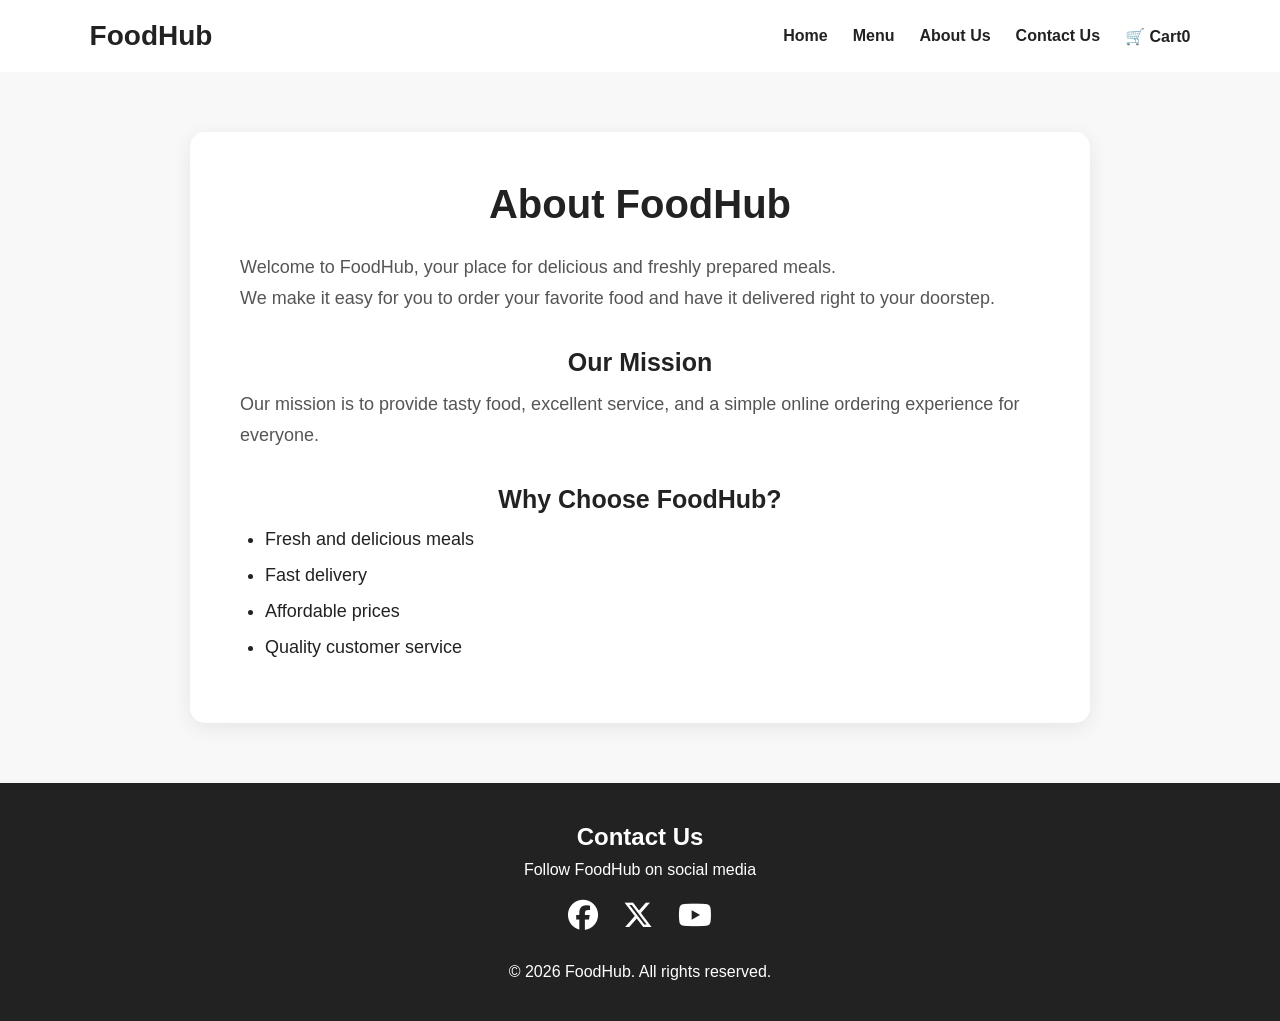
==== about.html @ ae4e2dd9 "Update food website" ====
<!DOCTYPE html>
<html lang="en">

<head>
    <meta charset="UTF-8">
    <meta name="viewport" content="width=device-width, initial-scale=1.0">

    <title>FoodHub | About Us</title>

    <link rel="stylesheet" href="css/style.css">

    <!-- Font Awesome -->
    <link rel="stylesheet"
        href="https://cdnjs.cloudflare.com/ajax/libs/font-awesome/6.7.2/css/all.min.css">
</head>

<body>

    <!-- Header -->
    <header>

          <nav>
    <h1>FoodHub</h1>

    <button class="menu-toggle" id="menu-toggle" aria-label="Toggle navigation">
        ☰
    </button>

    <ul id="nav-links">
        <li><a href="index.html">Home</a></li>
        <li><a href="menu.html">Menu</a></li>
        <li><a href="about.html">About Us</a></li>
        <li><a href="contact.html">Contact Us</a></li>
        <li><a href="cart.html">🛒 Cart</a></li>
    </ul>
</nav>
    </header>


    <!-- Main Content -->
    <main>

        <section class="about">

            <h2>About FoodHub</h2>

            <p>
                Welcome to FoodHub, your place for delicious and
                freshly prepared meals.
            </p>

            <p>
                We make it easy for you to order your favorite food
                and have it delivered right to your doorstep.
            </p>

            <h3>Our Mission</h3>

            <p>
                Our mission is to provide tasty food, excellent service,
                and a simple online ordering experience for everyone.
            </p>

            <h3>Why Choose FoodHub?</h3>

            <ul>
                <li> Fresh and delicious meals</li>
                <li> Fast delivery</li>
                <li> Affordable prices</li>
                <li> Quality customer service</li>
            </ul>

        </section>

    </main>


    <!-- Footer -->
    <footer>

        <div class="contact-footer">

            <h2>Contact Us</h2>

            <p>Follow FoodHub on social media</p>

            <div class="social-icons">

                <a href="#" aria-label="Facebook">
                    <i class="fa-brands fa-facebook"></i>
                </a>

                <a href="#" aria-label="Twitter">
                    <i class="fa-brands fa-x-twitter"></i>
                </a>

                <a href="#" aria-label="YouTube">
                    <i class="fa-brands fa-youtube"></i>
                </a>

            </div>

        </div>

        <p>&copy; 2026 FoodHub. All rights reserved.</p>

    </footer>


    <script src="js/script.js"></script>

</body>

</html>
---- css/style.css ----
/* Reset */

* {
    margin: 0;
    padding: 0;
    box-sizing: border-box;
}


/* Body */

body {
    font-family: Arial, sans-serif;
    background-color: #f8f8f8;
    color: #222;
}


/* Navigation */

nav {
    display: flex;
    justify-content: space-between;
    align-items: center;
    padding: 20px 7%;
    background-color: white;
}

nav h1 {
    font-size: 28px;
}

nav ul {
    display: flex;
    gap: 25px;
    list-style: none;
}

nav ul li a {
    text-decoration: none;
    color: #222;
    font-weight: bold;
}

nav ul li a:hover {
    color: orange;
}/* Footer */

footer {
    text-align: center;
    padding: 40px 20px;
    background-color: #222;
    color: white;
}

.contact-footer h2 {
    margin-bottom: 10px;
}

.contact-footer p {
    margin-bottom: 20px;
}

.social-icons {
    display: flex;
    justify-content: center;
    gap: 25px;
    margin-bottom: 30px;
}

.social-icons a {
    color: white;
    font-size: 30px;
    text-decoration: none;
    transition: 0.3s;
}

.social-icons a:hover {
    transform: translateY(-5px);
}

/* Hero Section */

.hero {
    min-height: 500px;
    display: flex;
    align-items: center;
    padding: 60px 7%;
    background-color: #fff3e6;
}

.hero-text {
    max-width: 600px;
}

.hero-text h2 {
    font-size: 50px;
    margin-bottom: 20px;
}

.hero-text p {
    font-size: 20px;
    line-height: 1.6;
    margin-bottom: 30px;
}

.hero-text a {
    display: inline-block;
    padding: 14px 28px;
    background-color: orange;
    color: white;
    text-decoration: none;
    border-radius: 8px;
    font-weight: bold;
}

.hero-text a:hover {
    background-color: darkorange;
}


/* Popular Foods */

.popular {
    padding: 60px 7%;
    text-align: center;
}

.popular > h2 {
    font-size: 35px;
    margin-bottom: 35px;
}

.food-container {
    display: flex;
    justify-content: center;
    gap: 30px;
    flex-wrap: wrap;
}


/* Food Cards */

.food-card {
    width: 300px;
    background-color: white;
    border-radius: 12px;
    overflow: hidden;
    box-shadow: 0 5px 15px rgba(0, 0, 0, 0.1);
    padding-bottom: 20px;
}

.food-card img {
    width: 100%;
    height: 200px;
    object-fit: cover;
}

.food-card h3 {
    font-size: 22px;
    margin: 15px 0 8px;
}

.food-card p {
    margin-bottom: 10px;
}

.food-card strong {
    font-size: 20px;
}

/* ============================= */
/* GENERAL BODY */
/* ============================= */

body {
    margin: 0;
    font-family: Arial, sans-serif;
    background-color: #f8f8f8;
    color: #222;
}


/* ============================= */
/* MENU PAGE */
/* ============================= */

.menu-heading {
    text-align: center;
    padding: 50px 20px 20px;
}

.menu-heading h2 {
    font-size: 40px;
    margin-bottom: 10px;
}

.menu-heading p {
    font-size: 18px;
    color: #666;
}

.menu {
    padding: 30px 7% 70px;
}

.food-container {
    display: flex;
    justify-content: center;
    gap: 30px;
    flex-wrap: wrap;
}

.food-card {
    width: 280px;
    background-color: white;
    border-radius: 15px;
    overflow: hidden;
    box-shadow: 0 5px 20px rgba(0, 0, 0, 0.1);
    padding-bottom: 20px;
    transition: transform 0.3s;
}

.food-card:hover {
    transform: translateY(-8px);
}

.food-card img {
    width: 100%;
    height: 200px;
    object-fit: cover;
}

.food-card h3,
.food-card p,
.food-card strong {
    margin-left: 20px;
    margin-right: 20px;
}

.food-card h3 {
    font-size: 23px;
    margin-top: 18px;
}

.food-card p {
    color: #666;
    line-height: 1.5;
}

.food-card strong {
    display: block;
    font-size: 20px;
    margin-bottom: 15px;
}

.food-card button {
    margin-left: 20px;
    padding: 10px 18px;
    border: none;
    border-radius: 7px;
    background-color: orange;
    color: white;
    font-weight: bold;
    cursor: pointer;
}

.food-card button:hover {
    background-color: darkorange;
}


/* ============================= */
/* ABOUT PAGE */
/* ============================= */

.about {
    max-width: 900px;
    margin: 60px auto;
    padding: 50px;
    background-color: white;
    border-radius: 15px;
    box-shadow: 0 5px 20px rgba(0, 0, 0, 0.08);
}

.about h2 {
    text-align: center;
    font-size: 40px;
    margin-bottom: 25px;
}

.about h3 {
    font-size: 25px;
    margin-top: 35px;
}

.about p {
    font-size: 18px;
    line-height: 1.7;
    color: #555;
}

.about ul {
    padding-left: 25px;
}

.about li {
    margin: 15px 0;
    font-size: 18px;
}


/* ============================= */
/* CONTACT PAGE */
/* ============================= */

.contact {
    max-width: 1100px;
    margin: 50px auto;
    padding: 20px;
}

.contact > h2 {
    text-align: center;
    font-size: 40px;
    margin-bottom: 10px;
}

.contact > p {
    text-align: center;
    font-size: 18px;
    color: #666;
    margin-bottom: 40px;
}

.contact-info {
    display: flex;
    justify-content: center;
    gap: 30px;
    flex-wrap: wrap;
    margin-bottom: 40px;
}

.contact-info p {
    background-color: white;
    padding: 20px;
    border-radius: 10px;
    box-shadow: 0 3px 12px rgba(0, 0, 0, 0.08);
}


/* Contact Form */

.contact form {
    max-width: 650px;
    margin: 0 auto 50px;
    background-color: white;
    padding: 35px;
    border-radius: 15px;
    box-shadow: 0 5px 20px rgba(0, 0, 0, 0.08);
}

.contact form label {
    display: block;
    margin-top: 15px;
    margin-bottom: 7px;
    font-weight: bold;
}

.contact form input,
.contact form textarea {
    width: 100%;
    padding: 12px;
    border: 1px solid #ccc;
    border-radius: 7px;
    font-size: 16px;
    box-sizing: border-box;
}

.contact form textarea {
    resize: vertical;
}

.contact form button {
    margin-top: 20px;
    padding: 13px 25px;
    border: none;
    border-radius: 7px;
    background-color: orange;
    color: white;
    font-size: 16px;
    font-weight: bold;
    cursor: pointer;
}

.contact form button:hover {
    background-color: darkorange;
}


/* ============================= */
/* MAP */
/* ============================= */

.map {
    margin-top: 40px;
}

.map h3 {
    text-align: center;
    font-size: 28px;
    margin-bottom: 20px;
}

.map iframe {
    width: 100%;
    border-radius: 15px;
}


/* ============================= */
/* MOBILE RESPONSIVE DESIGN */
/* ============================= */

@media (max-width: 700px) {

    .about {
        margin: 30px 15px;
        padding: 25px;
    }

    .about h2,
    .contact > h2 {
        font-size: 30px;
    }

    .contact {
        margin: 30px 10px;
    }

    .contact form {
        padding: 25px;
    }

    .food-card {
        width: 100%;
        max-width: 350px;
    }

}

/* =========================
   CART PAGE
========================= */

.cart {
    max-width: 1000px;
    margin: 50px auto;
    padding: 30px;
    min-height: 400px;
}

.cart h2 {
    text-align: center;
    font-size: 36px;
    margin-bottom: 30px;
}

#cart-items {
    display: flex;
    flex-direction: column;
    gap: 15px;
}

.cart-item {
    background: white;
    padding: 20px;
    border-radius: 12px;
    box-shadow: 0 4px 12px rgba(0, 0, 0, 0.1);

    display: flex;
    justify-content: space-between;
    align-items: center;
}

.cart-item h3 {
    margin: 0;
}

.cart-item p {
    margin: 5px 0;
}

#cart-total {
    text-align: right;
    font-size: 24px;
    margin-top: 30px;
}

#clear-cart {
    display: block;
    margin: 20px auto;
    padding: 12px 25px;
    border: none;
    border-radius: 8px;
    cursor: pointer;
    font-size: 16px;
}
.map-container {
    width: 100%;
    max-width: 1000px;
    margin: 40px auto;
}

.map-container iframe {
    width: 100%;
    height: 400px;
    border: 0;
    display: block;
}

/* =========================
   CHECKOUT PAGE
========================= */

.checkout {
    max-width: 700px;
    margin: 50px auto;
    padding: 40px;
    background: white;
    border-radius: 15px;
    box-shadow: 0 5px 20px rgba(0, 0, 0, 0.08);
}

.checkout h2 {
    text-align: center;
    font-size: 36px;
    margin-bottom: 10px;
}

.checkout > p {
    text-align: center;
    color: #666;
    margin-bottom: 35px;
}

.checkout form {
    display: flex;
    flex-direction: column;
}

.checkout label {
    font-weight: bold;
    margin-top: 18px;
    margin-bottom: 7px;
}

.checkout input,
.checkout textarea {
    width: 100%;
    box-sizing: border-box;
    padding: 13px;
    border: 1px solid #ccc;
    border-radius: 8px;
    font-size: 16px;
    font-family: Arial, sans-serif;
}

.checkout input:focus,
.checkout textarea:focus {
    outline: none;
    border-color: orange;
}

.checkout textarea {
    resize: vertical;
}

.checkout button {
    margin-top: 25px;
    padding: 14px;
    border: none;
    border-radius: 8px;
    background-color: orange;
    color: white;
    font-size: 17px;
    font-weight: bold;
    cursor: pointer;
}

.checkout button:hover {
    background-color: darkorange;
}

/* =========================
   CART QUANTITY CONTROLS
========================= */

.quantity-controls {
    display: flex;
    align-items: center;
    gap: 12px;
}

.quantity-controls button {
    width: 35px;
    height: 35px;
    border: none;
    border-radius: 6px;
    background-color: orange;
    color: white;
    font-size: 20px;
    font-weight: bold;
    cursor: pointer;
}

.quantity-controls button:hover {
    background-color: darkorange;
}

.quantity-controls span {
    min-width: 25px;
    text-align: center;
    font-size: 18px;
    font-weight: bold;
}

.remove-item {
    padding: 8px 14px;
    border: none;
    border-radius: 6px;
    cursor: pointer;
    background-color: #333;
    color: white;
}

.remove-item:hover {
    background-color: #555;
}

/* Checkout Button */
#checkoutBtn {
    display: block;
    margin: 25px 0 40px auto;
    padding: 15px 35px;
    background: #ff9800;
    color: white;
    border: none;
    border-radius: 10px;
    font-size: 18px;
    font-weight: bold;
    cursor: pointer;
    transition: 0.3s ease;
}

#checkoutBtn:hover {
    background: #e68900;
    transform: translateY(-2px);
    box-shadow: 0 5px 15px rgba(0, 0, 0, 0.15);
}

#checkoutBtn:active {
    transform: translateY(0);
}

/* Checkout Button */
#checkoutBtn {
    display: block;
    width: fit-content;
    margin: 25px 0 50px auto;
    padding: 14px 30px;
    background: #ff9800;
    color: white;
    text-decoration: none;
    border-radius: 10px;
    font-size: 18px;
    font-weight: bold;
    transition: 0.3s ease;
}

#checkoutBtn:hover {
    background: #e68900;
    transform: translateY(-2px);
    box-shadow: 0 5px 15px rgba(0, 0, 0, 0.15);
}
/* Checkout Page Polish */
textarea,
input {
    box-sizing: border-box;
    width: 100%;
    border: 1px solid #ddd;
    border-radius: 12px;
    padding: 16px;
    font-size: 16px;
    font-family: inherit;
    outline: none;
    transition: 0.2s ease;
}

textarea:focus,
input:focus {
    border-color: #ff9800;
    box-shadow: 0 0 0 3px rgba(255, 152, 0, 0.12);
}

textarea {
    resize: vertical;
}

button[type="submit"] {
    width: 100%;
    margin-top: 20px;
    padding: 16px;
    background: #ff9800;
    color: white;
    border: none;
    border-radius: 12px;
    font-size: 18px;
    font-weight: bold;
    cursor: pointer;
    transition: 0.3s ease;
}

button[type="submit"]:hover {
    background: #e68900;
    transform: translateY(-2px);
    box-shadow: 0 5px 15px rgba(0, 0, 0, 0.15);
}

/* ============================= */
/* Mobile Responsive Navigation */
/* ============================= */

@media (max-width: 600px) {

    nav {
        padding: 12px 16px;
        flex-direction: column;
        gap: 10px;
    }

    nav h1 {
        font-size: 24px;
        margin: 0;
    }

    nav ul {
        width: 100%;
        justify-content: center;
        gap: 14px;
        flex-wrap: wrap;
        margin: 0;
        padding: 0;
    }

    nav ul li a {
        font-size: 14px;
        white-space: nowrap;
    }

}
/* ============================= */
/* Mobile Cart Layout */
/* ============================= */

@media (max-width: 600px) {

    .cart-item {
        display: flex;
        flex-direction: column;
        align-items: flex-start;
        gap: 15px;
        padding: 20px;
    }

    .cart-item h3 {
        margin: 0;
    }

    .cart-item .quantity-controls {
        width: 100%;
        display: flex;
        align-items: center;
        justify-content: flex-start;
        gap: 15px;
    }

    .cart-item button {
        margin: 0;
    }

    .cart-item .remove-btn {
        width: 100%;
    }

}

@media (max-width: 600px) {

    nav {
        padding: 12px 15px;
        flex-direction: column;
        gap: 10px;
    }

    nav h1 {
        font-size: 28px;
        margin: 0;
    }

    nav ul {
        display: flex;
        flex-wrap: wrap;
        justify-content: center;
        gap: 12px 18px;
        padding: 0;
        margin: 0;
    }

    nav ul li a {
        font-size: 16px;
    }
}

/* Payment Options */

.payment-options {
    display: flex;
    flex-direction: column;
    gap: 12px;
    margin: 10px 0 25px;
}

.payment-options label {
    display: flex;
    align-items: center;
    gap: 10px;
    padding: 15px;
    border: 2px solid #ddd;
    border-radius: 10px;
    cursor: pointer;
    font-weight: bold;
    background-color: white;
}

.payment-options label:hover {
    border-color: orange;
}

.payment-options input[type="radio"] {
    width: auto;
    margin: 0;
}

h3{
    text-align: center;
    margin-bottom: 12px;
}

/* Hamburger Menu */

.menu-toggle {
    display: none;
    background: none;
    border: none;
    font-size: 30px;
    cursor: pointer;
    color: #222;
}

@media (max-width: 600px) {

    nav {
        position: relative;
        flex-direction: row;
        justify-content: space-between;
        align-items: center;
        padding: 15px 20px;
    }

    .menu-toggle {
        display: block;
    }

    nav ul {
        display: none;
        position: absolute;
        top: 100%;
        left: 0;
        width: 100%;
        background: white;
        flex-direction: column;
        align-items: center;
        gap: 20px;
        padding: 20px 0;
        z-index: 1000;
    }

    nav ul.show {
        display: flex;
    }

}
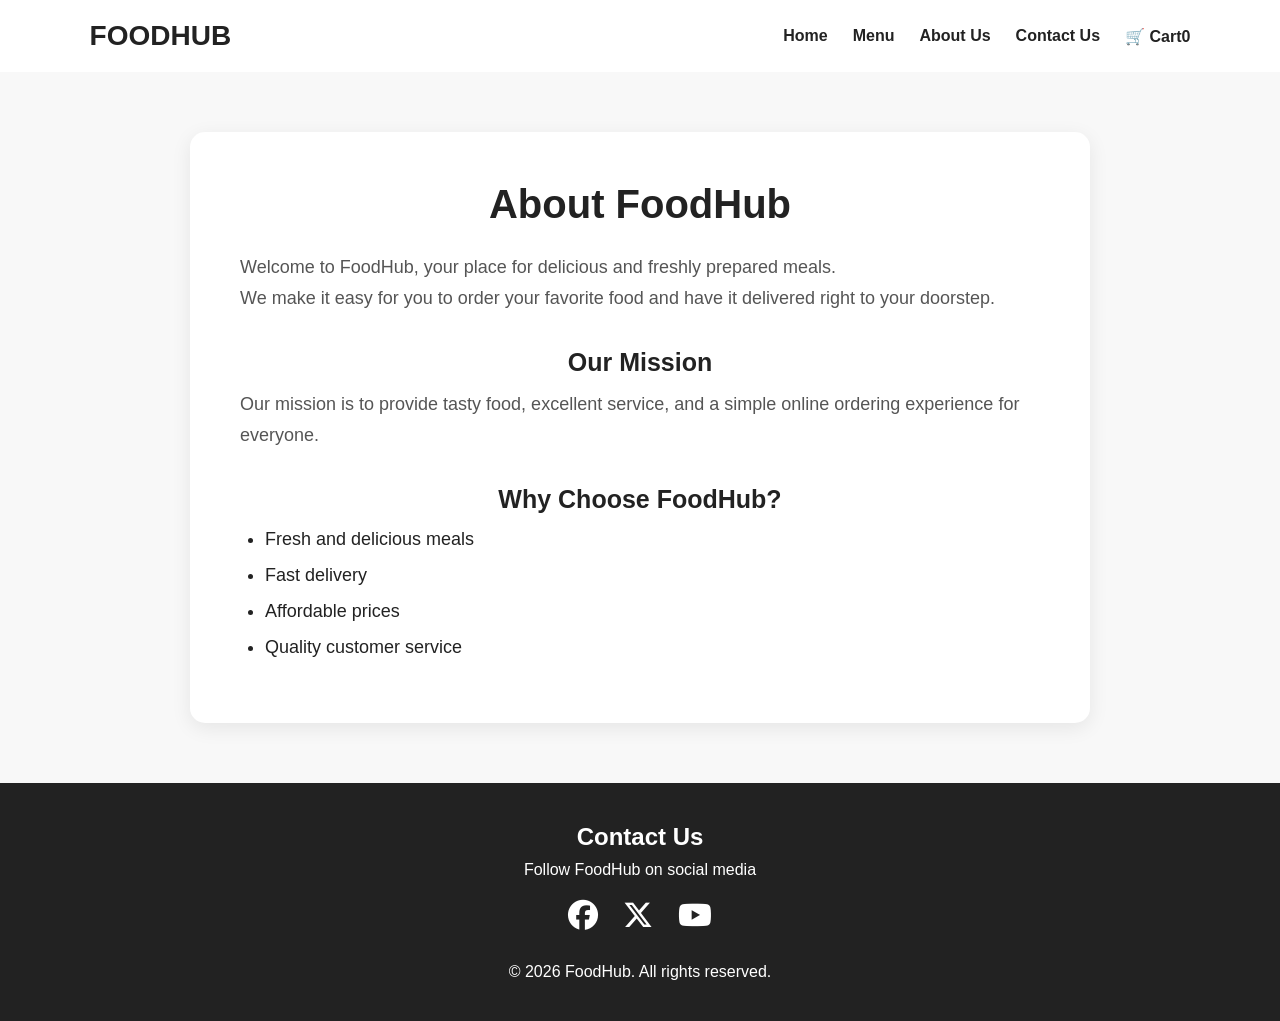
==== commit ad1516fc: "Change header title from 'FoodHub' to 'FOODHUB'" ====
--- a/about.html
+++ b/about.html
@@ -20,7 +20,7 @@
     <header>
 
           <nav>
-    <h1>FoodHub</h1>
+    <h1>FOODHUB</h1>
 
     <button class="menu-toggle" id="menu-toggle" aria-label="Toggle navigation">
         ☰
@@ -111,4 +111,4 @@
 
 </body>
 
-</html>+</html>
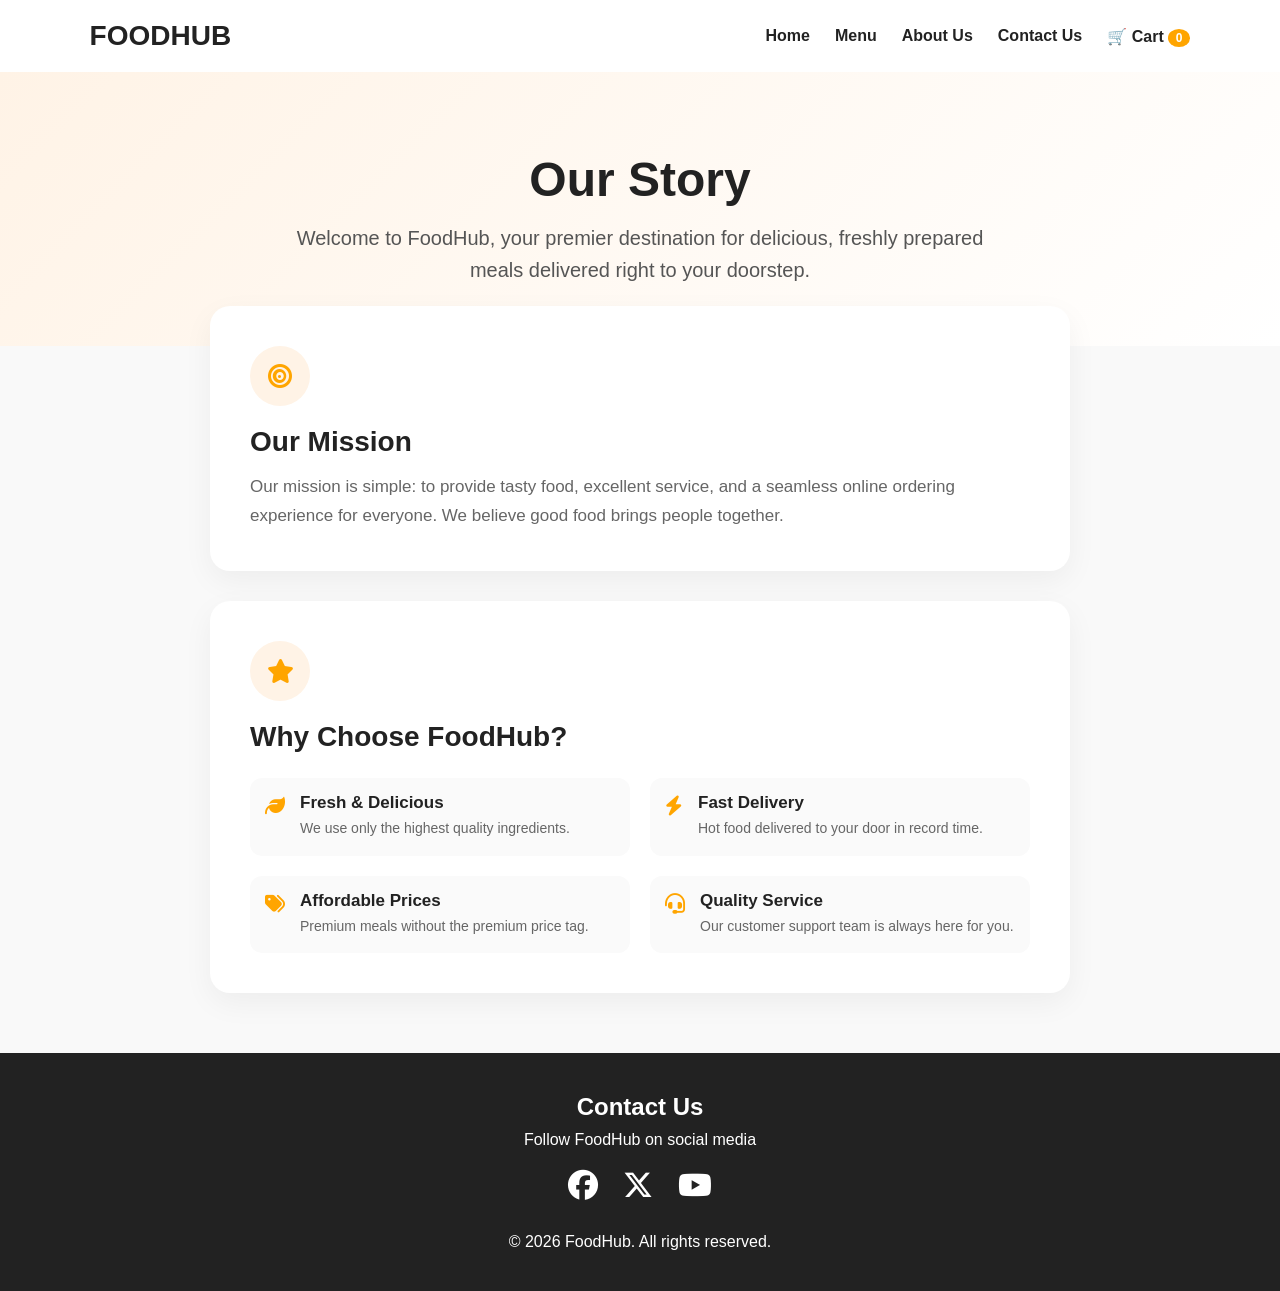
==== commit 64fbcf75: "Update website" ====
--- a/about.html
+++ b/about.html
@@ -18,97 +18,107 @@
 
     <!-- Header -->
     <header>
+        <nav>
+            <h1>FOODHUB</h1>
 
-          <nav>
-    <h1>FOODHUB</h1>
+            <button class="menu-toggle" id="menu-toggle" aria-label="Toggle navigation">
+                ☰
+            </button>
 
-    <button class="menu-toggle" id="menu-toggle" aria-label="Toggle navigation">
-        ☰
-    </button>
-
-    <ul id="nav-links">
-        <li><a href="index.html">Home</a></li>
-        <li><a href="menu.html">Menu</a></li>
-        <li><a href="about.html">About Us</a></li>
-        <li><a href="contact.html">Contact Us</a></li>
-        <li><a href="cart.html">🛒 Cart</a></li>
-    </ul>
-</nav>
+            <ul id="nav-links">
+                <li><a href="index.html">Home</a></li>
+                <li><a href="menu.html">Menu</a></li>
+                <li><a href="about.html">About Us</a></li>
+                <li><a href="contact.html">Contact Us</a></li>
+                <li><a href="cart.html">🛒 Cart</a></li>
+            </ul>
+        </nav>
     </header>
 
+    <!-- Main Content -->
+    <main class="modern-about-page">
 
-    <!-- Main Content -->
-    <main>
+        <section class="about-hero">
+            <h2>Our Story</h2>
+            <p>Welcome to FoodHub, your premier destination for delicious, freshly prepared meals delivered right to your doorstep.</p>
+        </section>
 
-        <section class="about">
+        <section class="about-content-wrapper">
+            
+            <!-- Mission Section -->
+            <div class="about-card">
+                <div class="card-icon">
+                    <i class="fa-solid fa-bullseye"></i>
+                </div>
+                <h3>Our Mission</h3>
+                <p>Our mission is simple: to provide tasty food, excellent service, and a seamless online ordering experience for everyone. We believe good food brings people together.</p>
+            </div>
 
-            <h2>About FoodHub</h2>
-
-            <p>
-                Welcome to FoodHub, your place for delicious and
-                freshly prepared meals.
-            </p>
-
-            <p>
-                We make it easy for you to order your favorite food
-                and have it delivered right to your doorstep.
-            </p>
-
-            <h3>Our Mission</h3>
-
-            <p>
-                Our mission is to provide tasty food, excellent service,
-                and a simple online ordering experience for everyone.
-            </p>
-
-            <h3>Why Choose FoodHub?</h3>
-
-            <ul>
-                <li> Fresh and delicious meals</li>
-                <li> Fast delivery</li>
-                <li> Affordable prices</li>
-                <li> Quality customer service</li>
-            </ul>
+            <!-- Why Choose Us Section -->
+            <div class="about-card">
+                <div class="card-icon">
+                    <i class="fa-solid fa-star"></i>
+                </div>
+                <h3>Why Choose FoodHub?</h3>
+                
+                <ul class="modern-feature-list">
+                    <li>
+                        <i class="fa-solid fa-leaf"></i>
+                        <div>
+                            <strong>Fresh & Delicious</strong>
+                            <p>We use only the highest quality ingredients.</p>
+                        </div>
+                    </li>
+                    <li>
+                        <i class="fa-solid fa-bolt"></i>
+                        <div>
+                            <strong>Fast Delivery</strong>
+                            <p>Hot food delivered to your door in record time.</p>
+                        </div>
+                    </li>
+                    <li>
+                        <i class="fa-solid fa-tags"></i>
+                        <div>
+                            <strong>Affordable Prices</strong>
+                            <p>Premium meals without the premium price tag.</p>
+                        </div>
+                    </li>
+                    <li>
+                        <i class="fa-solid fa-headset"></i>
+                        <div>
+                            <strong>Quality Service</strong>
+                            <p>Our customer support team is always here for you.</p>
+                        </div>
+                    </li>
+                </ul>
+            </div>
 
         </section>
 
     </main>
 
-
     <!-- Footer -->
     <footer>
-
         <div class="contact-footer">
-
             <h2>Contact Us</h2>
-
             <p>Follow FoodHub on social media</p>
-
             <div class="social-icons">
-
                 <a href="#" aria-label="Facebook">
                     <i class="fa-brands fa-facebook"></i>
                 </a>
-
                 <a href="#" aria-label="Twitter">
                     <i class="fa-brands fa-x-twitter"></i>
                 </a>
-
                 <a href="#" aria-label="YouTube">
                     <i class="fa-brands fa-youtube"></i>
                 </a>
-
             </div>
-
         </div>
-
         <p>&copy; 2026 FoodHub. All rights reserved.</p>
-
     </footer>
-
 
     <script src="js/script.js"></script>
 
 </body>
 
-</html>
+</html>
--- a/css/style.css
+++ b/css/style.css
@@ -1,24 +1,21 @@
-
-/* Reset */
-
+/* ============================= */
+/* RESET & BASE                  */
+/* ============================= */
 * {
     margin: 0;
     padding: 0;
     box-sizing: border-box;
 }
 
-
-/* Body */
-
 body {
     font-family: Arial, sans-serif;
     background-color: #f8f8f8;
     color: #222;
 }
 
-
-/* Navigation */
-
+/* ============================= */
+/* NAVIGATION                    */
+/* ============================= */
 nav {
     display: flex;
     justify-content: space-between;
@@ -45,43 +42,29 @@
 
 nav ul li a:hover {
     color: orange;
-}/* Footer */
-
-footer {
-    text-align: center;
-    padding: 40px 20px;
-    background-color: #222;
-    color: white;
-}
-
-.contact-footer h2 {
-    margin-bottom: 10px;
-}
-
-.contact-footer p {
-    margin-bottom: 20px;
-}
-
-.social-icons {
-    display: flex;
-    justify-content: center;
-    gap: 25px;
-    margin-bottom: 30px;
-}
-
-.social-icons a {
-    color: white;
+}
+
+.cart-count {
+    background: orange;
+    color: white;
+    border-radius: 50%;
+    padding: 2px 8px;
+    font-size: 12px;
+    margin-left: 4px;
+}
+
+.menu-toggle {
+    display: none;
+    background: none;
+    border: none;
     font-size: 30px;
-    text-decoration: none;
-    transition: 0.3s;
-}
-
-.social-icons a:hover {
-    transform: translateY(-5px);
-}
-
-/* Hero Section */
-
+    cursor: pointer;
+    color: #222;
+}
+
+/* ============================= */
+/* HERO                          */
+/* ============================= */
 .hero {
     min-height: 500px;
     display: flex;
@@ -119,92 +102,9 @@
     background-color: darkorange;
 }
 
-
-/* Popular Foods */
-
-.popular {
-    padding: 60px 7%;
-    text-align: center;
-}
-
-.popular > h2 {
-    font-size: 35px;
-    margin-bottom: 35px;
-}
-
-.food-container {
-    display: flex;
-    justify-content: center;
-    gap: 30px;
-    flex-wrap: wrap;
-}
-
-
-/* Food Cards */
-
-.food-card {
-    width: 300px;
-    background-color: white;
-    border-radius: 12px;
-    overflow: hidden;
-    box-shadow: 0 5px 15px rgba(0, 0, 0, 0.1);
-    padding-bottom: 20px;
-}
-
-.food-card img {
-    width: 100%;
-    height: 200px;
-    object-fit: cover;
-}
-
-.food-card h3 {
-    font-size: 22px;
-    margin: 15px 0 8px;
-}
-
-.food-card p {
-    margin-bottom: 10px;
-}
-
-.food-card strong {
-    font-size: 20px;
-}
-
-/* ============================= */
-/* GENERAL BODY */
-/* ============================= */
-
-body {
-    margin: 0;
-    font-family: Arial, sans-serif;
-    background-color: #f8f8f8;
-    color: #222;
-}
-
-
-/* ============================= */
-/* MENU PAGE */
-/* ============================= */
-
-.menu-heading {
-    text-align: center;
-    padding: 50px 20px 20px;
-}
-
-.menu-heading h2 {
-    font-size: 40px;
-    margin-bottom: 10px;
-}
-
-.menu-heading p {
-    font-size: 18px;
-    color: #666;
-}
-
-.menu {
-    padding: 30px 7% 70px;
-}
-
+/* ============================= */
+/* FOOD CARDS (shared)           */
+/* ============================= */
 .food-container {
     display: flex;
     justify-content: center;
@@ -242,11 +142,13 @@
 .food-card h3 {
     font-size: 23px;
     margin-top: 18px;
+    margin-bottom: 8px;
 }
 
 .food-card p {
     color: #666;
     line-height: 1.5;
+    margin-bottom: 10px;
 }
 
 .food-card strong {
@@ -270,51 +172,41 @@
     background-color: darkorange;
 }
 
-
-/* ============================= */
-/* ABOUT PAGE */
-/* ============================= */
-
-.about {
-    max-width: 900px;
-    margin: 60px auto;
-    padding: 50px;
-    background-color: white;
-    border-radius: 15px;
-    box-shadow: 0 5px 20px rgba(0, 0, 0, 0.08);
-}
-
-.about h2 {
-    text-align: center;
+/* ============================= */
+/* POPULAR / MENU HEADING        */
+/* ============================= */
+.popular {
+    padding: 60px 7%;
+    text-align: center;
+}
+
+.popular > h2 {
+    font-size: 35px;
+    margin-bottom: 35px;
+}
+
+.menu-heading {
+    text-align: center;
+    padding: 50px 20px 20px;
+}
+
+.menu-heading h2 {
     font-size: 40px;
-    margin-bottom: 25px;
-}
-
-.about h3 {
-    font-size: 25px;
-    margin-top: 35px;
-}
-
-.about p {
+    margin-bottom: 10px;
+}
+
+.menu-heading p {
     font-size: 18px;
-    line-height: 1.7;
-    color: #555;
-}
-
-.about ul {
-    padding-left: 25px;
-}
-
-.about li {
-    margin: 15px 0;
-    font-size: 18px;
-}
-
-
-/* ============================= */
-/* CONTACT PAGE */
-/* ============================= */
-
+    color: #666;
+}
+
+.menu {
+    padding: 30px 7% 70px;
+}
+
+/* ============================= */
+/* CONTACT                       */
+/* ============================= */
 .contact {
     max-width: 1100px;
     margin: 50px auto;
@@ -348,9 +240,6 @@
     border-radius: 10px;
     box-shadow: 0 3px 12px rgba(0, 0, 0, 0.08);
 }
-
-
-/* Contact Form */
 
 .contact form {
     max-width: 650px;
@@ -368,20 +257,6 @@
     font-weight: bold;
 }
 
-.contact form input,
-.contact form textarea {
-    width: 100%;
-    padding: 12px;
-    border: 1px solid #ccc;
-    border-radius: 7px;
-    font-size: 16px;
-    box-sizing: border-box;
-}
-
-.contact form textarea {
-    resize: vertical;
-}
-
 .contact form button {
     margin-top: 20px;
     padding: 13px 25px;
@@ -398,11 +273,9 @@
     background-color: darkorange;
 }
 
-
-/* ============================= */
-/* MAP */
-/* ============================= */
-
+/* ============================= */
+/* MAP                           */
+/* ============================= */
 .map {
     margin-top: 40px;
 }
@@ -413,104 +286,15 @@
     margin-bottom: 20px;
 }
 
-.map iframe {
-    width: 100%;
-    border-radius: 15px;
-}
-
-
-/* ============================= */
-/* MOBILE RESPONSIVE DESIGN */
-/* ============================= */
-
-@media (max-width: 700px) {
-
-    .about {
-        margin: 30px 15px;
-        padding: 25px;
-    }
-
-    .about h2,
-    .contact > h2 {
-        font-size: 30px;
-    }
-
-    .contact {
-        margin: 30px 10px;
-    }
-
-    .contact form {
-        padding: 25px;
-    }
-
-    .food-card {
-        width: 100%;
-        max-width: 350px;
-    }
-
-}
-
-/* =========================
-   CART PAGE
-========================= */
-
-.cart {
-    max-width: 1000px;
-    margin: 50px auto;
-    padding: 30px;
-    min-height: 400px;
-}
-
-.cart h2 {
-    text-align: center;
-    font-size: 36px;
-    margin-bottom: 30px;
-}
-
-#cart-items {
-    display: flex;
-    flex-direction: column;
-    gap: 15px;
-}
-
-.cart-item {
-    background: white;
-    padding: 20px;
-    border-radius: 12px;
-    box-shadow: 0 4px 12px rgba(0, 0, 0, 0.1);
-
-    display: flex;
-    justify-content: space-between;
-    align-items: center;
-}
-
-.cart-item h3 {
-    margin: 0;
-}
-
-.cart-item p {
-    margin: 5px 0;
-}
-
-#cart-total {
-    text-align: right;
-    font-size: 24px;
-    margin-top: 30px;
-}
-
-#clear-cart {
-    display: block;
-    margin: 20px auto;
-    padding: 12px 25px;
-    border: none;
-    border-radius: 8px;
-    cursor: pointer;
-    font-size: 16px;
-}
 .map-container {
     width: 100%;
     max-width: 1000px;
     margin: 40px auto;
+}
+
+h3 {
+    text-align: center;
+    margin-bottom: 9px;
 }
 
 .map-container iframe {
@@ -518,175 +302,14 @@
     height: 400px;
     border: 0;
     display: block;
-}
-
-/* =========================
-   CHECKOUT PAGE
-========================= */
-
-.checkout {
-    max-width: 700px;
-    margin: 50px auto;
-    padding: 40px;
-    background: white;
     border-radius: 15px;
-    box-shadow: 0 5px 20px rgba(0, 0, 0, 0.08);
-}
-
-.checkout h2 {
-    text-align: center;
-    font-size: 36px;
-    margin-bottom: 10px;
-}
-
-.checkout > p {
-    text-align: center;
-    color: #666;
-    margin-bottom: 35px;
-}
-
-.checkout form {
-    display: flex;
-    flex-direction: column;
-}
-
-.checkout label {
-    font-weight: bold;
-    margin-top: 18px;
-    margin-bottom: 7px;
-}
-
-.checkout input,
-.checkout textarea {
-    width: 100%;
-    box-sizing: border-box;
-    padding: 13px;
-    border: 1px solid #ccc;
-    border-radius: 8px;
-    font-size: 16px;
-    font-family: Arial, sans-serif;
-}
-
-.checkout input:focus,
-.checkout textarea:focus {
-    outline: none;
-    border-color: orange;
-}
-
-.checkout textarea {
-    resize: vertical;
-}
-
-.checkout button {
-    margin-top: 25px;
-    padding: 14px;
-    border: none;
-    border-radius: 8px;
-    background-color: orange;
-    color: white;
-    font-size: 17px;
-    font-weight: bold;
-    cursor: pointer;
-}
-
-.checkout button:hover {
-    background-color: darkorange;
-}
-
-/* =========================
-   CART QUANTITY CONTROLS
-========================= */
-
-.quantity-controls {
-    display: flex;
-    align-items: center;
-    gap: 12px;
-}
-
-.quantity-controls button {
-    width: 35px;
-    height: 35px;
-    border: none;
-    border-radius: 6px;
-    background-color: orange;
-    color: white;
-    font-size: 20px;
-    font-weight: bold;
-    cursor: pointer;
-}
-
-.quantity-controls button:hover {
-    background-color: darkorange;
-}
-
-.quantity-controls span {
-    min-width: 25px;
-    text-align: center;
-    font-size: 18px;
-    font-weight: bold;
-}
-
-.remove-item {
-    padding: 8px 14px;
-    border: none;
-    border-radius: 6px;
-    cursor: pointer;
-    background-color: #333;
-    color: white;
-}
-
-.remove-item:hover {
-    background-color: #555;
-}
-
-/* Checkout Button */
-#checkoutBtn {
-    display: block;
-    margin: 25px 0 40px auto;
-    padding: 15px 35px;
-    background: #ff9800;
-    color: white;
-    border: none;
-    border-radius: 10px;
-    font-size: 18px;
-    font-weight: bold;
-    cursor: pointer;
-    transition: 0.3s ease;
-}
-
-#checkoutBtn:hover {
-    background: #e68900;
-    transform: translateY(-2px);
-    box-shadow: 0 5px 15px rgba(0, 0, 0, 0.15);
-}
-
-#checkoutBtn:active {
-    transform: translateY(0);
-}
-
-/* Checkout Button */
-#checkoutBtn {
-    display: block;
-    width: fit-content;
-    margin: 25px 0 50px auto;
-    padding: 14px 30px;
-    background: #ff9800;
-    color: white;
-    text-decoration: none;
-    border-radius: 10px;
-    font-size: 18px;
-    font-weight: bold;
-    transition: 0.3s ease;
-}
-
-#checkoutBtn:hover {
-    background: #e68900;
-    transform: translateY(-2px);
-    box-shadow: 0 5px 15px rgba(0, 0, 0, 0.15);
-}
-/* Checkout Page Polish */
-textarea,
-input {
+}
+
+/* ============================= */
+/* FORMS (shared)                */
+/* ============================= */
+input:not([type="radio"]),
+textarea {
     box-sizing: border-box;
     width: 100%;
     border: 1px solid #ddd;
@@ -698,8 +321,8 @@
     transition: 0.2s ease;
 }
 
-textarea:focus,
-input:focus {
+input:not([type="radio"]):focus,
+textarea:focus {
     border-color: #ff9800;
     box-shadow: 0 0 0 3px rgba(255, 152, 0, 0.12);
 }
@@ -708,7 +331,160 @@
     resize: vertical;
 }
 
-button[type="submit"] {
+/* ============================= */
+/* CART PAGE                     */
+/* ============================= */
+.cart {
+    max-width: 1000px;
+    margin: 50px auto;
+    padding: 30px;
+    min-height: 400px;
+}
+
+.cart h2 {
+    text-align: center;
+    font-size: 36px;
+    margin-bottom: 30px;
+}
+
+#cart-items {
+    display: flex;
+    flex-direction: column;
+    gap: 15px;
+}
+
+.cart-item {
+    background: white;
+    padding: 20px;
+    border-radius: 12px;
+    box-shadow: 0 4px 12px rgba(0, 0, 0, 0.1);
+    display: flex;
+    justify-content: space-between;
+    align-items: center;
+}
+
+.cart-item h3 {
+    margin: 0;
+}
+
+.cart-item p {
+    margin: 5px 0;
+}
+
+#cart-total {
+    text-align: right;
+    font-size: 24px;
+    margin-top: 30px;
+}
+
+#clear-cart {
+    display: block;
+    margin: 20px auto;
+    padding: 12px 25px;
+    border: none;
+    border-radius: 8px;
+    cursor: pointer;
+    font-size: 16px;
+}
+
+#checkoutBtn {
+    display: block;
+    width: fit-content;
+    margin: 25px 0 50px auto;
+    padding: 14px 30px;
+    background: #ff9800;
+    color: white;
+    text-decoration: none;
+    border-radius: 10px;
+    font-size: 18px;
+    font-weight: bold;
+    transition: 0.3s ease;
+}
+
+#checkoutBtn:hover {
+    background: #e68900;
+    transform: translateY(-2px);
+    box-shadow: 0 5px 15px rgba(0, 0, 0, 0.15);
+}
+
+.quantity-controls {
+    display: flex;
+    align-items: center;
+    gap: 12px;
+}
+
+.quantity-controls button {
+    width: 35px;
+    height: 35px;
+    border: none;
+    border-radius: 6px;
+    background-color: orange;
+    color: white;
+    font-size: 20px;
+    font-weight: bold;
+    cursor: pointer;
+}
+
+.quantity-controls button:hover {
+    background-color: darkorange;
+}
+
+.quantity-controls span {
+    min-width: 25px;
+    text-align: center;
+    font-size: 18px;
+    font-weight: bold;
+}
+
+.remove-item {
+    padding: 8px 14px;
+    border: none;
+    border-radius: 6px;
+    cursor: pointer;
+    background-color: #333;
+    color: white;
+}
+
+.remove-item:hover {
+    background-color: #555;
+}
+
+/* ============================= */
+/* CHECKOUT PAGE                 */
+/* ============================= */
+.checkout {
+    max-width: 700px;
+    margin: 50px auto;
+    padding: 40px;
+    background: white;
+    border-radius: 15px;
+    box-shadow: 0 5px 20px rgba(0, 0, 0, 0.08);
+}
+
+.checkout h2 {
+    text-align: center;
+    font-size: 36px;
+    margin-bottom: 10px;
+}
+
+.checkout > p {
+    text-align: center;
+    color: #666;
+    margin-bottom: 35px;
+}
+
+.checkout form {
+    display: flex;
+    flex-direction: column;
+}
+
+.checkout label {
+    font-weight: bold;
+    margin-top: 18px;
+    margin-bottom: 7px;
+}
+
+.checkout button[type="submit"] {
     width: 100%;
     margin-top: 20px;
     padding: 16px;
@@ -722,108 +498,11 @@
     transition: 0.3s ease;
 }
 
-button[type="submit"]:hover {
+.checkout button[type="submit"]:hover {
     background: #e68900;
     transform: translateY(-2px);
     box-shadow: 0 5px 15px rgba(0, 0, 0, 0.15);
 }
-
-/* ============================= */
-/* Mobile Responsive Navigation */
-/* ============================= */
-
-@media (max-width: 600px) {
-
-    nav {
-        padding: 12px 16px;
-        flex-direction: column;
-        gap: 10px;
-    }
-
-    nav h1 {
-        font-size: 24px;
-        margin: 0;
-    }
-
-    nav ul {
-        width: 100%;
-        justify-content: center;
-        gap: 14px;
-        flex-wrap: wrap;
-        margin: 0;
-        padding: 0;
-    }
-
-    nav ul li a {
-        font-size: 14px;
-        white-space: nowrap;
-    }
-
-}
-/* ============================= */
-/* Mobile Cart Layout */
-/* ============================= */
-
-@media (max-width: 600px) {
-
-    .cart-item {
-        display: flex;
-        flex-direction: column;
-        align-items: flex-start;
-        gap: 15px;
-        padding: 20px;
-    }
-
-    .cart-item h3 {
-        margin: 0;
-    }
-
-    .cart-item .quantity-controls {
-        width: 100%;
-        display: flex;
-        align-items: center;
-        justify-content: flex-start;
-        gap: 15px;
-    }
-
-    .cart-item button {
-        margin: 0;
-    }
-
-    .cart-item .remove-btn {
-        width: 100%;
-    }
-
-}
-
-@media (max-width: 600px) {
-
-    nav {
-        padding: 12px 15px;
-        flex-direction: column;
-        gap: 10px;
-    }
-
-    nav h1 {
-        font-size: 28px;
-        margin: 0;
-    }
-
-    nav ul {
-        display: flex;
-        flex-wrap: wrap;
-        justify-content: center;
-        gap: 12px 18px;
-        padding: 0;
-        margin: 0;
-    }
-
-    nav ul li a {
-        font-size: 16px;
-    }
-}
-
-/* Payment Options */
 
 .payment-options {
     display: flex;
@@ -853,24 +532,193 @@
     margin: 0;
 }
 
-h3{
-    text-align: center;
-    margin-bottom: 12px;
-}
-
-/* Hamburger Menu */
-
-.menu-toggle {
-    display: none;
-    background: none;
-    border: none;
+/* ============================= */
+/* FOOTER                        */
+/* ============================= */
+footer {
+    text-align: center;
+    padding: 40px 20px;
+    background-color: #222;
+    color: white;
+}
+
+.contact-footer h2 {
+    margin-bottom: 10px;
+}
+
+.contact-footer p {
+    margin-bottom: 20px;
+}
+
+.social-icons {
+    display: flex;
+    justify-content: center;
+    gap: 25px;
+    margin-bottom: 30px;
+}
+
+.social-icons a {
+    color: white;
     font-size: 30px;
-    cursor: pointer;
+    text-decoration: none;
+    transition: 0.3s;
+}
+
+.social-icons a:hover {
+    transform: translateY(-5px);
+}
+
+/* ============================= */
+/* MODERN ABOUT PAGE (NEW)       */
+/* ============================= */
+.modern-about-page {
+    background-color: #f9f9f9;
+    padding-bottom: 60px;
+}
+
+.about-hero {
+    text-align: center;
+    padding: 80px 20px 60px;
+    background: linear-gradient(135deg, #fff3e6 0%, #ffffff 100%);
+}
+
+.about-hero h2 {
+    font-size: 48px;
     color: #222;
+    margin-bottom: 15px;
+    font-weight: 800;
+}
+
+.about-hero p {
+    font-size: 20px;
+    color: #555;
+    max-width: 700px;
+    margin: 0 auto;
+    line-height: 1.6;
+}
+
+.about-content-wrapper {
+    max-width: 900px;
+    margin: -40px auto 0;
+    padding: 0 20px;
+    display: flex;
+    flex-direction: column;
+    gap: 30px;
+}
+
+.about-card {
+    background: white;
+    padding: 40px;
+    border-radius: 20px;
+    box-shadow: 0 10px 30px rgba(0, 0, 0, 0.05);
+    position: relative;
+    transition: transform 0.3s ease, box-shadow 0.3s ease;
+}
+
+.about-card:hover {
+    transform: translateY(-5px);
+    box-shadow: 0 15px 40px rgba(0, 0, 0, 0.08);
+}
+
+.card-icon {
+    width: 60px;
+    height: 60px;
+    background: #fff3e6;
+    color: orange;
+    border-radius: 50%;
+    display: flex;
+    justify-content: center;
+    align-items: center;
+    font-size: 24px;
+    margin-bottom: 20px;
+}
+
+.about-card h3 {
+    font-size: 28px;
+    margin-bottom: 15px;
+    color: #222;
+    text-align: left;
+}
+
+.about-card p {
+    font-size: 17px;
+    color: #666;
+    line-height: 1.7;
+}
+
+.modern-feature-list {
+    list-style: none;
+    padding: 0;
+    margin-top: 25px;
+    display: grid;
+    grid-template-columns: 1fr 1fr;
+    gap: 20px;
+}
+
+.modern-feature-list li {
+    display: flex;
+    align-items: flex-start;
+    gap: 15px;
+    background: #fafafa;
+    padding: 15px;
+    border-radius: 12px;
+}
+
+.modern-feature-list i {
+    color: orange;
+    font-size: 20px;
+    margin-top: 3px;
+}
+
+.modern-feature-list strong {
+    display: block;
+    font-size: 17px;
+    color: #222;
+    margin-bottom: 4px;
+}
+
+.modern-feature-list p {
+    font-size: 14px;
+    color: #666;
+    margin: 0;
+}
+
+/* ============================= */
+/* MOBILE                        */
+/* ============================= */
+@media (max-width: 700px) {
+    .about h2,
+    .contact > h2 {
+        font-size: 30px;
+    }
+
+    .contact {
+        margin: 30px 10px;
+    }
+
+    .contact form {
+        padding: 25px;
+    }
+
+    .food-card {
+        width: 100%;
+        max-width: 350px;
+    }
+    
+    .about-hero h2 {
+        font-size: 36px;
+    }
+    
+    .about-card {
+        padding: 25px;
+    }
+
+    .modern-feature-list {
+        grid-template-columns: 1fr;
+    }
 }
 
 @media (max-width: 600px) {
-
     nav {
         position: relative;
         flex-direction: row;
@@ -895,10 +743,28 @@
         gap: 20px;
         padding: 20px 0;
         z-index: 1000;
+        box-shadow: 0 5px 15px rgba(0,0,0,0.1);
     }
 
     nav ul.show {
         display: flex;
     }
 
+    nav ul li a {
+        font-size: 16px;
+    }
+
+    .cart-item {
+        flex-direction: column;
+        align-items: flex-start;
+        gap: 15px;
+    }
+
+    .cart-item .quantity-controls {
+        width: 100%;
+    }
+
+    .remove-item {
+        width: 100%;
+    }
 }
